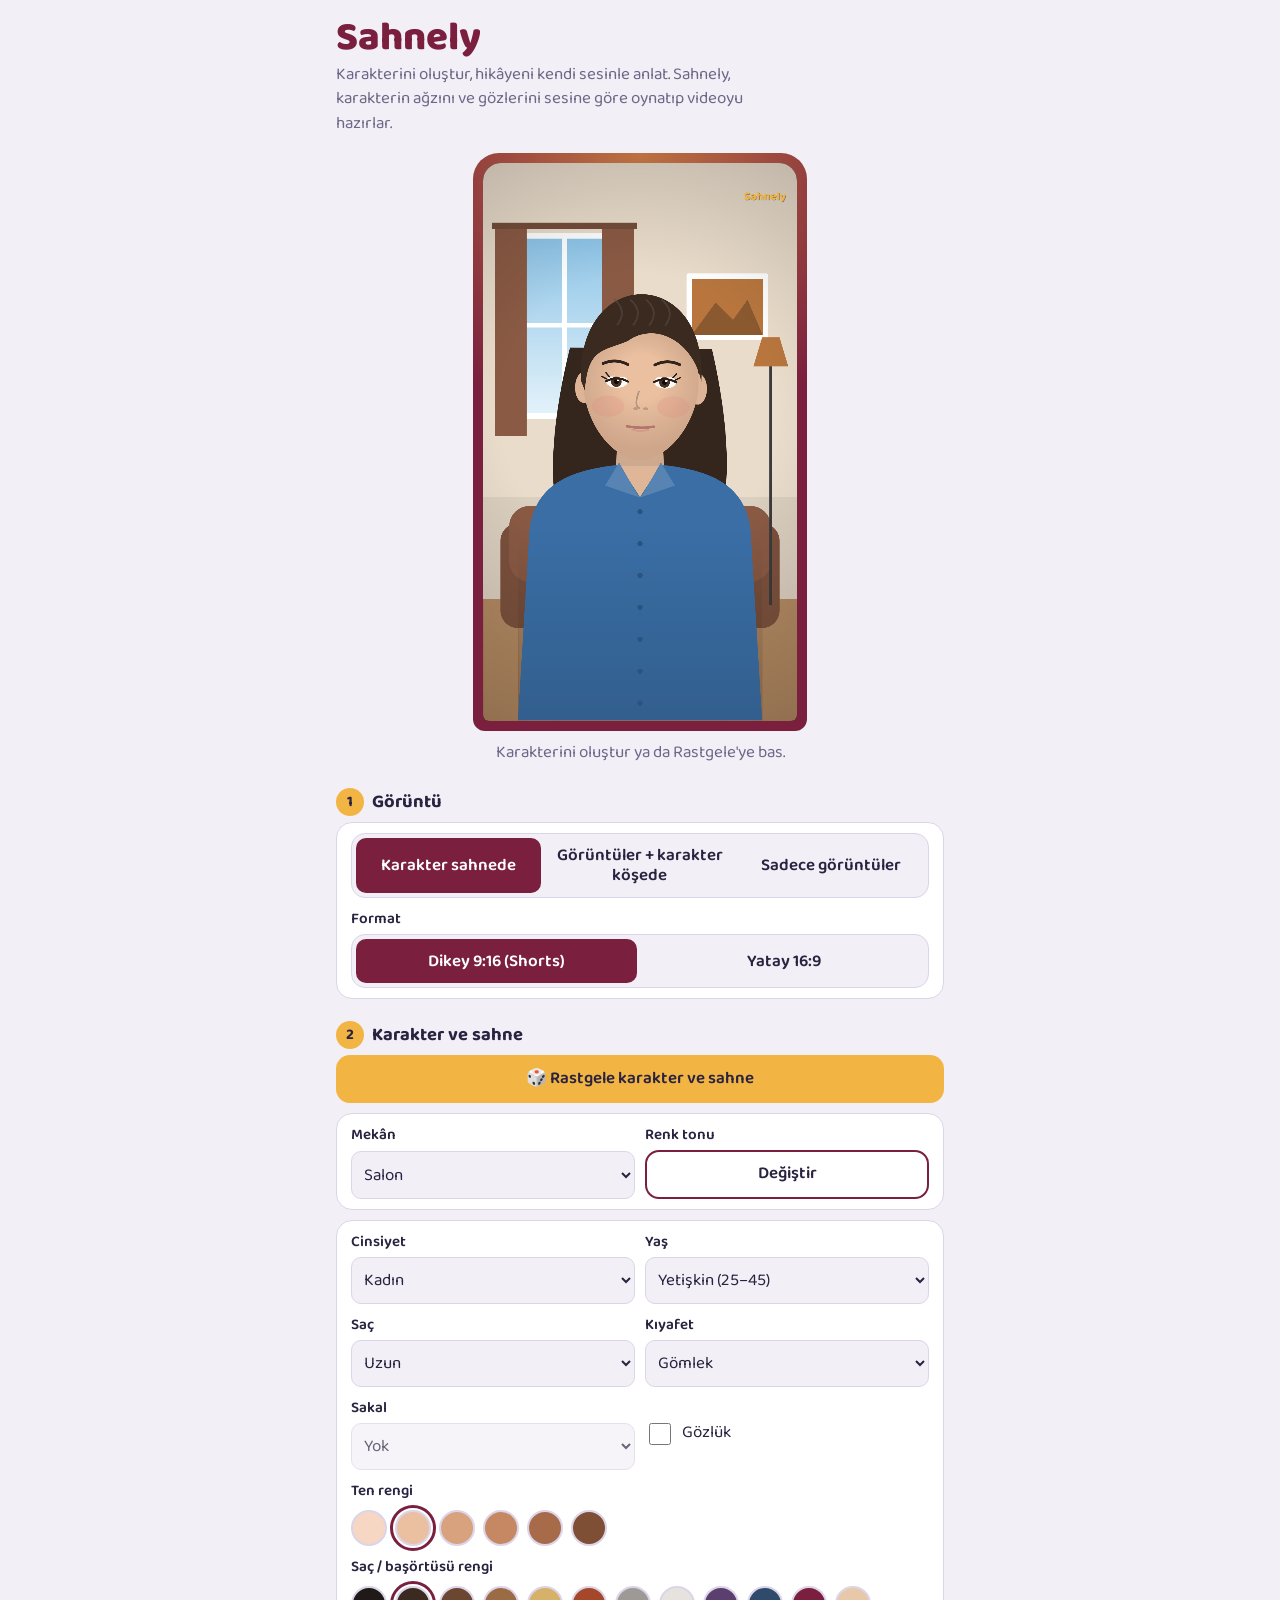
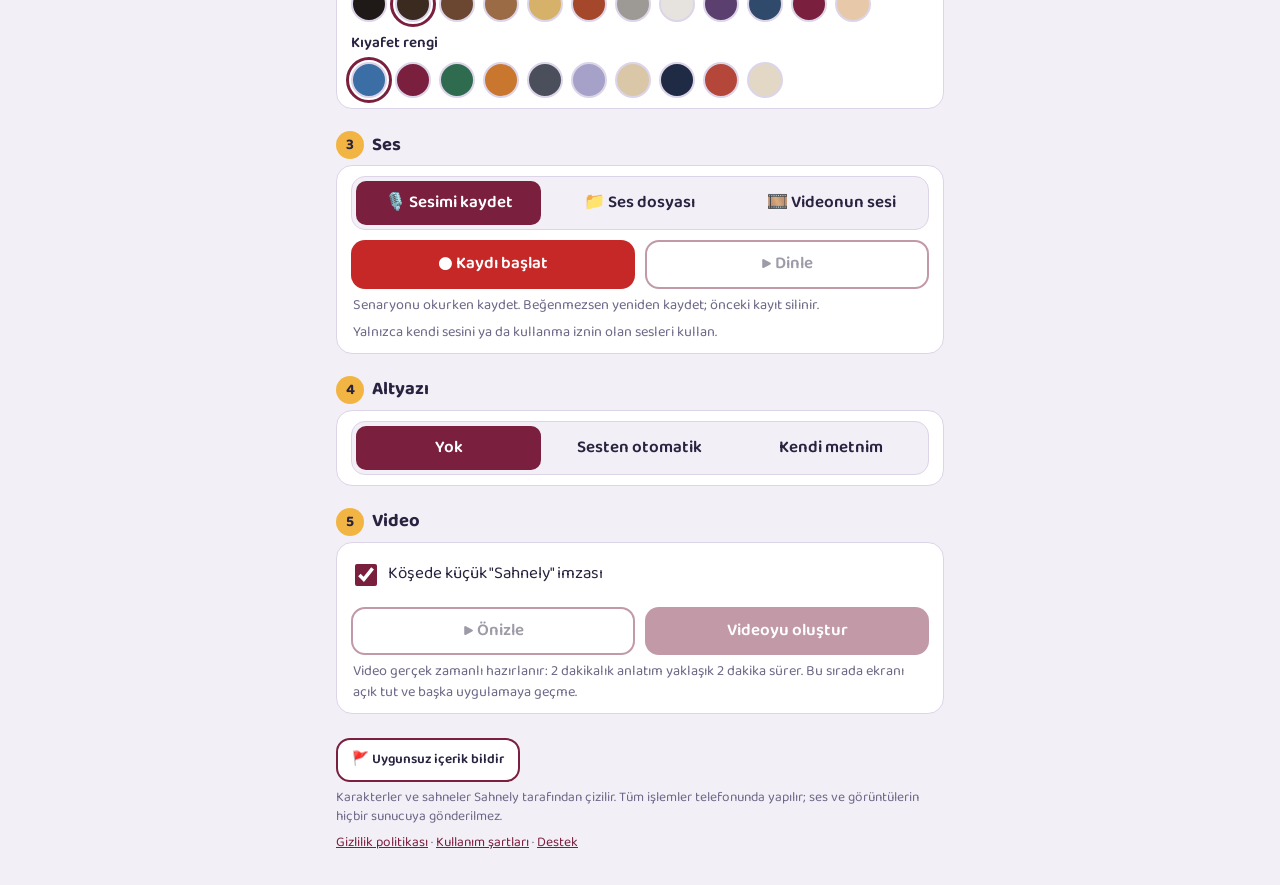
==== index.html @ 0dedec94 "Add files via upload" ====
<!doctype html>
<html lang="tr">
<head>
<meta charset="utf-8">
<meta name="viewport" content="width=device-width, initial-scale=1, viewport-fit=cover">
<title>Sahnely</title>
<meta name="description" content="Kendi sesinle anlatan 2D karakterler ve ekran görüntülü hikâye videoları.">
<link rel="manifest" href="manifest.webmanifest">
<meta name="theme-color" content="#7A1F3D">
<link rel="icon" href="icon-192.png">
<link rel="apple-touch-icon" href="icon-192.png">
<link rel="preconnect" href="https://fonts.googleapis.com">
<link rel="preconnect" href="https://fonts.gstatic.com" crossorigin>
<link href="https://fonts.googleapis.com/css2?family=Baloo+2:wght@400;600;800&display=swap" rel="stylesheet">
<style>
:root{--bg:#F3EFF7;--panel:#FFFFFF;--ink:#2A2340;--muted:#6E6787;--accent:#7A1F3D;--glow:#F2B544;--line:#DCD4E8;
  color-scheme:light dark;box-sizing:border-box;padding-top:env(safe-area-inset-top,0px);padding-bottom:env(safe-area-inset-bottom,0px)}
@media (prefers-color-scheme:dark){:root:not([data-theme="light"]){--bg:#1D1B2E;--panel:#282541;--ink:#EDE8F6;--muted:#A9A2C0;--accent:#C2456E;--line:#3A3658}}
:root[data-theme="dark"]{--bg:#1D1B2E;--panel:#282541;--ink:#EDE8F6;--muted:#A9A2C0;--accent:#C2456E;--line:#3A3658}
html{scroll-padding-top:env(safe-area-inset-top,0px)}
*,*::before,*::after{box-sizing:inherit}
html,body{margin:0}
body{background:var(--bg);color:var(--ink);font-family:"Baloo 2",system-ui,-apple-system,"Segoe UI",Roboto,sans-serif;font-size:17px;line-height:1.45}
header,main,footer{max-width:640px;margin:0 auto;padding:0 16px}
header{padding-top:18px}
h1{font-size:2.5rem;font-weight:800;margin:0;line-height:1;color:var(--accent)}
header p{margin:.3rem 0 1rem;color:var(--muted);max-width:44ch}
h2{font-size:1.15rem;margin:22px 0 6px;display:flex;align-items:center;gap:8px}
h2 .n{background:var(--glow);color:#2A2340;width:28px;height:28px;border-radius:50%;display:grid;place-items:center;font-size:.95rem;flex:none}
.stage{padding:10px;border-radius:26px 26px 12px 12px;width:fit-content;max-width:100%;margin:0 auto;
  background:radial-gradient(120% 70% at 50% 0%,rgba(242,181,68,.55),rgba(242,181,68,0) 70%),var(--accent)}
.stage canvas{display:block;max-height:min(62vh,640px);width:auto;max-width:100%;border-radius:18px 18px 6px 6px;background:#000}
#status{margin:10px 2px 0;color:var(--muted);min-height:1.5em;text-align:center}
#status.err{color:var(--accent);font-weight:600}
.card{background:var(--panel);border:1px solid var(--line);border-radius:16px;padding:10px 14px}
.grid{display:grid;grid-template-columns:1fr 1fr;gap:10px}
.field{display:grid;gap:4px}
.field>span{font-weight:600;font-size:.95rem}
.hint{color:var(--muted);font-size:.9rem;margin:6px 2px 0}
select,textarea{width:100%;font:inherit;border:1px solid var(--line);border-radius:10px;padding:8px;background:var(--bg);color:var(--ink);min-height:44px}
textarea{min-height:110px;resize:vertical}
.sw{display:flex;flex-wrap:wrap;gap:8px;margin-top:4px}
.sw button{width:36px;height:36px;border-radius:50%;border:2px solid var(--line);cursor:pointer;padding:0}
.sw button[aria-pressed="true"]{outline:3px solid var(--accent);outline-offset:2px}
.chk{display:flex;align-items:center;gap:8px;min-height:44px}
.chk input{width:22px;height:22px;accent-color:var(--accent)}
.seg{display:grid;grid-auto-flow:column;grid-auto-columns:1fr;gap:6px;background:var(--bg);border:1px solid var(--line);border-radius:14px;padding:4px}
.seg button{font:inherit;font-weight:600;border:0;border-radius:10px;padding:8px 6px;min-height:44px;background:transparent;color:var(--ink);cursor:pointer;line-height:1.15}
.seg button[aria-pressed="true"]{background:var(--accent);color:#fff}
.btn{font:inherit;font-weight:600;border:0;border-radius:14px;padding:10px 14px;min-height:48px;cursor:pointer;display:inline-flex;align-items:center;justify-content:center;gap:6px;position:relative;text-decoration:none}
.btn:focus-visible,select:focus-visible,textarea:focus-visible,.sw button:focus-visible,.seg button:focus-visible{outline:3px solid var(--glow);outline-offset:2px}
.btn.primary{background:var(--accent);color:#fff}
.btn.ghost{background:var(--panel);color:var(--ink);border:2px solid var(--accent)}
.btn.amber{background:var(--glow);color:#2A2340}
.btn.rec{background:#c62828;color:#fff}
.btn:disabled{opacity:.45;cursor:default}
.btn input{position:absolute;opacity:0;width:1px;height:1px}
.actions{display:grid;grid-template-columns:1fr 1fr;gap:10px;margin-top:10px}
.gizli{display:none!important}
#medyaListe{display:flex;flex-wrap:wrap;gap:8px;margin-top:8px}
.medya{position:relative;width:62px;height:62px;border-radius:10px;overflow:hidden;background:#000}
.medya img,.medya video{width:100%;height:100%;object-fit:cover}
.medya b{position:absolute;left:4px;top:1px;color:var(--glow);text-shadow:0 0 4px #000}
.medya button{position:absolute;right:2px;top:2px;border:0;border-radius:8px;background:rgba(0,0,0,.6);color:#fff;width:24px;height:24px;cursor:pointer}
#dl{display:none;margin-top:10px;width:100%}
footer{color:var(--muted);font-size:.85rem;padding:24px 16px 32px;display:flex;flex-direction:column;gap:6px}
footer a{color:var(--accent)}
dialog{max-width:520px;width:92vw;border:1px solid var(--line);border-radius:18px;background:var(--panel);color:var(--ink);padding:16px}
dialog::backdrop{background:rgba(0,0,0,.5)}
</style>
</head>
<body>
<header>
  <h1>Sahnely</h1>
  <p>Karakterini oluştur, hikâyeni kendi sesinle anlat. Sahnely, karakterin ağzını ve gözlerini sesine göre oynatıp videoyu hazırlar.</p>
</header>
<main>
  <div class="stage"><canvas id="cv" width="1080" height="1920" aria-label="Video önizlemesi"></canvas></div>
  <p id="status" role="status">Karakterini oluştur ya da Rastgele'ye bas.</p>

  <h2><span class="n">1</span>Görüntü</h2>
  <div class="card">
    <div class="seg" role="group" aria-label="Görüntü düzeni">
      <button data-duzen="tam" aria-pressed="true">Karakter sahnede</button>
      <button data-duzen="kose" aria-pressed="false">Görüntüler + karakter köşede</button>
      <button data-duzen="sadece" aria-pressed="false">Sadece görüntüler</button>
    </div>
    <div id="medyaBox" class="gizli">
      <label class="btn ghost" style="width:100%;margin-top:10px">🖼️ Ekran görüntüsü / kayıt ekle<input type="file" id="medyaIn" accept="image/*,video/*" multiple></label>
      <div id="medyaListe"></div>
      <p class="hint">Görüntüler hikâye boyunca sırayla gösterilir; sıra dosya adına göredir. Videoların kendi sesi kapatılır, anlatım duyulur.</p>
    </div>
    <div class="field" style="margin-top:10px"><span>Format</span>
      <div class="seg" role="group" aria-label="Video formatı">
        <button data-format="dikey" aria-pressed="true">Dikey 9:16 (Shorts)</button>
        <button data-format="yatay" aria-pressed="false">Yatay 16:9</button>
      </div>
    </div>
  </div>

  <div id="karakterBolum">
  <h2><span class="n">2</span>Karakter ve sahne</h2>
  <button class="btn amber" id="randBtn" style="width:100%">🎲 Rastgele karakter ve sahne</button>
  <div class="card grid" style="margin-top:10px">
    <label class="field"><span>Mekân</span><select id="scene">
      <option value="salon">Salon</option><option value="mutfak">Mutfak</option><option value="park">Park</option>
      <option value="sinif">Sınıf</option><option value="hastane">Hastane odası</option><option value="sokak">Akşam sokak</option></select></label>
    <div class="field"><span>Renk tonu</span><button class="btn ghost" id="paletteBtn" style="min-height:44px">Değiştir</button></div>
  </div>
  <div class="card" style="margin-top:10px">
    <div class="grid">
      <label class="field"><span>Cinsiyet</span><select id="gender"><option value="kadin">Kadın</option><option value="erkek">Erkek</option></select></label>
      <label class="field"><span>Yaş</span><select id="age">
        <option value="genc">Genç (14–24)</option><option value="yetiskin">Yetişkin (25–45)</option>
        <option value="orta">Orta yaş (45–65)</option><option value="yasli">Yaşlı (65–85+)</option></select></label>
      <label class="field"><span>Saç</span><select id="hair">
        <option value="uzun">Uzun</option><option value="orta">Omuz hizası</option><option value="topuz">Topuz</option>
        <option value="kivircik">Kıvırcık</option><option value="kisa">Kısa</option><option value="kel">Seyrek / kel</option>
        <option value="basortusu">Başörtüsü</option></select></label>
      <label class="field"><span>Kıyafet</span><select id="outfit">
        <option value="tisort">Tişört</option><option value="gomlek">Gömlek</option><option value="ceket">Ceket</option><option value="kazak">Kazak</option></select></label>
      <label class="field"><span>Sakal</span><select id="beard">
        <option value="yok">Yok</option><option value="biyik">Bıyık</option><option value="sakal">Sakal</option><option value="kirli">Kirli sakal</option></select></label>
      <label class="chk"><input type="checkbox" id="glasses"> Gözlük</label>
    </div>
    <div class="field" style="margin-top:10px"><span>Ten rengi</span><div class="sw" id="skinSw"></div></div>
    <div class="field" style="margin-top:10px"><span>Saç / başörtüsü rengi</span><div class="sw" id="hairSw"></div></div>
    <div class="field" style="margin-top:10px"><span>Kıyafet rengi</span><div class="sw" id="clothSw"></div></div>
  </div>
  </div>

  <h2><span class="n">3</span>Ses</h2>
  <div class="card">
    <div class="seg" role="group" aria-label="Ses kaynağı">
      <button data-ses="mikrofon" aria-pressed="true">🎙️ Sesimi kaydet</button>
      <button data-ses="dosya" aria-pressed="false">📁 Ses dosyası</button>
      <button data-ses="video" aria-pressed="false">🎞️ Videonun sesi</button>
    </div>
    <div id="sesMikrofon" style="margin-top:10px">
      <div class="actions" style="margin-top:0">
        <button class="btn rec" id="kayitBtn">● Kaydı başlat</button>
        <button class="btn ghost" id="dinleBtn" disabled>▶ Dinle</button>
      </div>
      <p class="hint" id="kayitBilgi">Senaryonu okurken kaydet. Beğenmezsen yeniden kaydet; önceki kayıt silinir.</p>
    </div>
    <div id="sesDosya" class="gizli" style="margin-top:10px">
      <label class="btn ghost" style="width:100%">📁 Ses dosyası seç<input type="file" id="audIn" accept="audio/*"></label>
    </div>
    <div id="sesVideo" class="gizli" style="margin-top:10px">
      <p class="hint" style="margin-top:0">Eklediğin videolardaki anlatım kullanılır; video ve ses birebir aynı anda oynar. 1. bölümde video ekle.</p>
      <button class="btn ghost" id="videoSesBtn" style="width:100%">Videolardaki sesi al</button>
    </div>
    <p class="hint">Yalnızca kendi sesini ya da kullanma iznin olan sesleri kullan.</p>
  </div>

  <h2><span class="n">4</span>Altyazı</h2>
  <div class="card">
    <div class="seg" role="group" aria-label="Altyazı">
      <button data-alt="yok" aria-pressed="true">Yok</button>
      <button data-alt="otomatik" aria-pressed="false">Sesten otomatik</button>
      <button data-alt="metin" aria-pressed="false">Kendi metnim</button>
    </div>
    <div id="altMetinBox" class="gizli" style="margin-top:10px">
      <textarea id="metin" placeholder="Anlattığın metni buraya yaz ya da yapıştır. Altyazı, konuştuğun anlara yerleştirilir."></textarea>
    </div>
    <div id="altOtoBox" class="gizli" style="margin-top:10px">
      <button class="btn ghost" id="yaziyaBtn" style="width:100%">📝 Sesi yazıya dök</button>
      <p class="hint">İlk seferde konuşma tanıma modeli indirilir (yaklaşık 80 MB), sonra telefonda kalır. Çıkan metni düzeltmek istersen "Kendi metnim"e geç.</p>
    </div>
  </div>

  <h2><span class="n">5</span>Video</h2>
  <div class="card">
    <label class="chk"><input type="checkbox" id="imza" checked> Köşede küçük "Sahnely" imzası</label>
    <div class="actions">
      <button class="btn ghost" id="playBtn" disabled>▶ Önizle</button>
      <button class="btn primary" id="recBtn" disabled>Videoyu oluştur</button>
    </div>
    <a class="btn amber" id="dl">⬇ Videoyu indir</a>
    <p class="hint">Video gerçek zamanlı hazırlanır: 2 dakikalık anlatım yaklaşık 2 dakika sürer. Bu sırada ekranı açık tut ve başka uygulamaya geçme.</p>
  </div>
</main>
<footer>
  <button class="btn ghost" id="bildirBtn" style="align-self:flex-start;min-height:40px">🚩 Uygunsuz içerik bildir</button>
  <span>Karakterler ve sahneler Sahnely tarafından çizilir. Tüm işlemler telefonunda yapılır; ses ve görüntülerin hiçbir sunucuya gönderilmez.</span>
  <span><a href="gizlilik.html">Gizlilik politikası</a> · <a href="kullanim-sartlari.html">Kullanım şartları</a> · <a href="mailto:sahnely.destek@gmail.com">Destek</a></span>
</footer>
<dialog id="bildirDlg">
  <h2 style="margin-top:0">İçerik bildir</h2>
  <p class="hint" style="margin-top:0">Sahnely ile üretilmiş uygunsuz bir içerik gördüysen bize bildir. Bildirimler incelenir.</p>
  <label class="field"><span>Sebep</span><select id="bildirSebep">
    <option>Nefret söylemi veya taciz</option><option>Cinsel içerik</option><option>Şiddet</option>
    <option>Başkasının sesi veya kimliği izinsiz kullanılmış</option><option>Yanıltıcı veya sahte içerik</option><option>Diğer</option></select></label>
  <label class="field" style="margin-top:10px"><span>Açıklama (video bağlantısı vb.)</span><textarea id="bildirNot" style="min-height:80px"></textarea></label>
  <div class="actions">
    <button class="btn ghost" id="bildirIptal">Vazgeç</button>
    <button class="btn primary" id="bildirGonder">Bildir</button>
  </div>
</dialog>
<script>
"use strict";
const $=id=>document.getElementById(id);
const cv=$('cv'), mctx=cv.getContext('2d');
/* Karakter her zaman 1080×1920'lik ayrı bir tuvalde çizilir, sonra seçilen düzene göre videoya yerleştirilir */
const W=1080, H=1920, cc=document.createElement('canvas'); cc.width=W; cc.height=H; const ctx=cc.getContext('2d');
const statusEl=$('status'); const setStatus=(t,e)=>{statusEl.textContent=t;statusEl.classList.toggle('err',!!e);};
const ss=(a,b,x)=>{const t=Math.min(1,Math.max(0,(x-a)/(b-a)));return t*t*(3-2*t);};
const fmt=s=>`${Math.floor(s/60)}:${String(Math.floor(s%60)).padStart(2,'0')}`;
/* ---------- Renk yardımcıları ---------- */
const h2r=h=>{h=h.replace('#','');return[0,2,4].map(i=>parseInt(h.slice(i,i+2),16));};
const r2h=a=>'#'+a.map(v=>Math.round(Math.max(0,Math.min(255,v))).toString(16).padStart(2,'0')).join('');
const mix=(a,b,t)=>{const A=h2r(a),B=h2r(b);return r2h(A.map((v,i)=>v+(B[i]-v)*t));};
const shade=(h,k)=>k<0?mix(h,'#000000',-k):mix(h,'#ffffff',k);
function rng(seed){return()=>{seed|=0;seed=seed+0x6D2B79F5|0;let t=Math.imul(seed^seed>>>15,1|seed);t=t+Math.imul(t^t>>>7,61|t)^t;return((t^t>>>14)>>>0)/4294967296;};}

const SKINS=['#F6D7C3','#EBC0A0','#D9A27E','#C68863','#A86B4A','#7E4E35'];
const HAIRS=['#1f1a17','#3b2a20','#6b4630','#9a6b45','#d6b16a','#a4472b','#9d9a96','#e6e3df','#5b3f6e','#2f4a6b','#7a1f3d','#e7c9a9'];
const CLOTHS=['#3a6ea5','#7a1f3d','#2f6b4f','#c9772f','#4b4f5c','#a6a1c9','#d9c7a7','#1f2a44','#b5473a','#e3d8c6'];

/* ---------- Durum ---------- */
const S={scene:'salon',palette:1,gender:'kadin',age:'yetiskin',hair:'uzun',outfit:'gomlek',beard:'yok',glasses:false,
  skin:1,hairColor:1,cloth:0};
function swatches(id,list,key){
  const el=$(id); el.innerHTML='';
  list.forEach((c,i)=>{ const b=document.createElement('button'); b.style.background=c; b.setAttribute('aria-label',`Renk ${i+1}`);
    b.setAttribute('aria-pressed',S[key]===i); b.onclick=()=>{S[key]=i;syncUI();}; el.appendChild(b); });
}
function syncUI(){
  ['scene','gender','age','hair','outfit','beard'].forEach(k=>$(k).value=S[k]); $('glasses').checked=S.glasses;
  $('beard').disabled=S.gender!=='erkek';
  swatches('skinSw',SKINS,'skin'); swatches('hairSw',HAIRS,'hairColor'); swatches('clothSw',CLOTHS,'cloth');
  buildBg();
}
['scene','gender','age','hair','outfit','beard'].forEach(k=>$(k).onchange=()=>{S[k]=$(k).value; if(k==='gender'&&S.gender==='kadin') S.beard='yok'; syncUI();});
$('glasses').onchange=()=>{S.glasses=$('glasses').checked;};
$('paletteBtn').onclick=()=>{S.palette=(S.palette%3)+1; buildBg();};
$('randBtn').onclick=()=>{
  const R=Math.random, pick=a=>a[Math.floor(R()*a.length)];
  S.gender=R()<0.5?'kadin':'erkek'; S.age=pick(['genc','yetiskin','orta','yasli']);
  S.hair=S.gender==='kadin'?pick(['uzun','orta','topuz','kivircik','basortusu']):(S.age==='yasli'&&R()<0.45?'kel':pick(['kisa','kisa','kivircik']));
  S.beard=S.gender==='erkek'?pick(['yok','yok','biyik','sakal','kirli']):'yok';
  S.glasses=R()<(S.age==='yasli'?0.55:0.25); S.outfit=pick(['tisort','gomlek','ceket','kazak']);
  S.skin=Math.floor(R()*SKINS.length); S.hairColor=Math.floor(R()*(S.hair==='basortusu'?HAIRS.length:6)); S.cloth=Math.floor(R()*CLOTHS.length);
  S.scene=pick(['salon','mutfak','park','sinif','hastane','sokak']); S.palette=1+Math.floor(R()*3);
  syncUI();
};

/* ---------- Sahne çizimleri (arka plan bir kez çizilir) ---------- */
const bg=document.createElement('canvas'); bg.width=W; bg.height=H; const b=bg.getContext('2d');
function rr(g,x,y,w,h,r){g.beginPath();g.moveTo(x+r,y);g.arcTo(x+w,y,x+w,y+h,r);g.arcTo(x+w,y+h,x,y+h,r);g.arcTo(x,y+h,x,y,r);g.arcTo(x,y,x+w,y,r);g.closePath();}
function tree(x,y,s,c){ b.fillStyle='#6b4a32'; b.fillRect(x-14*s,y-40*s,28*s,140*s);
  b.fillStyle=c; [[0,-120,95],[-70,-70,75],[70,-70,75],[0,-40,80]].forEach(([dx,dy,r])=>{b.beginPath();b.arc(x+dx*s,y+dy*s,r*s,0,7);b.fill();}); }
function buildBg(){
  const P=S.palette, R=rng(P*97+S.scene.length);
  const pal={salon:[['#E9DCCB','#8A5A44','#B8763E'],['#DCE6E1','#4F6D7A','#D9A441'],['#EADDE8','#6E4F7A','#C76B5A']],
    mutfak:[['#F2EBDD','#5F8A6E','#D7B98E'],['#EAF0F4','#486A8A','#C9A27A'],['#F5E6D3','#A2553F','#E0C097']],
    park:[['#9ED3F0','#6BAF5B','#3E8E4A'],['#F6C59B','#8FB45B','#4F7D3A'],['#BFD8EE','#7FA36B','#55784A']],
    sinif:[['#E8E4D8','#2F5D4A','#A8754B'],['#DDE5EC','#2B4F5E','#9A7650'],['#EFE3D1','#33584C','#B5824D']],
    hastane:[['#DDEBE6','#9CC5BC','#7FA9C9'],['#E8EEF3','#A9C3D9','#86B5A8'],['#EEE9E1','#B9CFC7','#8FA9C2']],
    sokak:[['#F2A65A','#3B3A5C','#F6D365'],['#7FA7D9','#3C4A63','#F4E3A1'],['#E57C5B','#2E2B47','#FFD27A']]}[S.scene][P-1];
  const [c1,c2,c3]=pal;
  b.clearRect(0,0,W,H);
  if(S.scene==='salon'){
    b.fillStyle=c1; b.fillRect(0,0,W,H); b.fillStyle=shade(c1,-0.06); b.fillRect(0,1150,W,350);
    b.fillStyle='#b48a62'; b.fillRect(0,1500,W,420); b.fillStyle='rgba(0,0,0,.06)'; for(let x=0;x<W;x+=120) b.fillRect(x,1500,4,420);
    const sky=b.createLinearGradient(0,260,0,860); sky.addColorStop(0,'#8EC5E8'); sky.addColorStop(1,'#E3F2FA');
    b.fillStyle='#fff'; rr(b,70,240,420,640,10); b.fill(); b.fillStyle=sky; b.fillRect(90,260,380,600);
    b.fillStyle='#fff'; b.fillRect(272,260,16,600); b.fillRect(90,550,380,16);
    b.fillStyle=c2; b.fillRect(40,220,110,720); b.fillRect(410,220,110,720); b.fillStyle=shade(c2,-0.15); b.fillRect(30,205,500,22);
    b.fillStyle='#fff'; rr(b,700,380,280,230,6); b.fill(); b.fillStyle=c3; b.fillRect(718,398,244,194);
    b.fillStyle=shade(c3,-0.25); b.beginPath(); b.moveTo(718,592); b.lineTo(800,480); b.lineTo(860,540); b.lineTo(910,470); b.lineTo(962,592); b.fill();
    b.fillStyle=shade(c2,-0.1); rr(b,60,1240,960,360,60); b.fill(); b.fillStyle=c2; rr(b,90,1180,900,260,70); b.fill();
    b.fillStyle='#3b3b3b'; b.fillRect(985,700,10,820); b.fillStyle=c3; b.beginPath(); b.moveTo(930,700); b.lineTo(1050,700); b.lineTo(1020,600); b.lineTo(960,600); b.fill();
  } else if(S.scene==='mutfak'){
    b.fillStyle=c1; b.fillRect(0,0,W,H);
    b.fillStyle=c2; for(let i=0;i<4;i++){ rr(b,40+i*255,220,235,470,14); b.fill(); }
    b.fillStyle='#d9d4c7'; for(let i=0;i<4;i++) b.fillRect(140+i*255,620,40,12);
    b.fillStyle=shade(c1,-0.05); b.fillRect(0,1000,W,260); b.strokeStyle='rgba(0,0,0,.08)'; b.lineWidth=3;
    for(let y=1000;y<=1260;y+=65){b.beginPath();b.moveTo(0,y);b.lineTo(W,y);b.stroke();} for(let x=0;x<=W;x+=65){b.beginPath();b.moveTo(x,1000);b.lineTo(x,1260);b.stroke();}
    b.fillStyle=c3; b.fillRect(0,1250,W,70); b.fillStyle=shade(c2,-0.1); b.fillRect(0,1320,W,600);
    b.fillStyle='#d9d4c7'; for(let i=0;i<4;i++) b.fillRect(110+i*255,1400,60,12);
    b.strokeStyle='#333'; b.lineWidth=6; b.beginPath(); b.moveTo(540,0); b.lineTo(540,140); b.stroke();
    b.fillStyle='#333'; b.beginPath(); b.moveTo(470,190); b.lineTo(610,190); b.lineTo(580,140); b.lineTo(500,140); b.fill();
    b.fillStyle='rgba(255,230,160,.35)'; b.beginPath(); b.ellipse(540,200,80,18,0,0,7); b.fill();
  } else if(S.scene==='park'){
    const sky=b.createLinearGradient(0,0,0,1300); sky.addColorStop(0,c1); sky.addColorStop(1,'#F4FAFD'); b.fillStyle=sky; b.fillRect(0,0,W,H);
    b.fillStyle='rgba(255,236,170,.9)'; b.beginPath(); b.arc(860,260,90,0,7); b.fill();
    b.fillStyle='rgba(255,255,255,.85)'; [[220,300],[620,180]].forEach(([x,y])=>{[[0,0,50],[45,-15,60],[95,0,48]].forEach(([dx,dy,r])=>{b.beginPath();b.arc(x+dx,y+dy,r,0,7);b.fill();});});
    b.fillStyle=shade(c2,0.2); b.beginPath(); b.ellipse(250,1250,520,200,0,0,7); b.fill(); b.beginPath(); b.ellipse(900,1280,480,220,0,0,7); b.fill();
    b.fillStyle=c2; b.fillRect(0,1300,W,620);
    tree(130,1150,1.5,c3); tree(950,1120,1.7,shade(c3,0.1)); tree(780,1250,1,shade(c3,-0.1));
    b.fillStyle='#e6d7b8'; b.beginPath(); b.moveTo(380,1920); b.lineTo(470,1300); b.lineTo(610,1300); b.lineTo(700,1920); b.fill();
    b.fillStyle='#7a5236'; rr(b,140,1380,800,40,10); b.fill(); rr(b,140,1440,800,40,10); b.fill(); b.fillRect(180,1480,24,160); b.fillRect(876,1480,24,160);
  } else if(S.scene==='sinif'){
    b.fillStyle=c1; b.fillRect(0,0,W,H); b.fillStyle=shade(c1,-0.08); b.fillRect(0,1300,W,620);
    b.fillStyle=c3; rr(b,100,280,880,580,14); b.fill(); b.fillStyle=c2; b.fillRect(124,304,832,532);
    b.strokeStyle='rgba(255,255,255,.55)'; b.lineWidth=5; b.lineCap='round';
    for(let i=0;i<5;i++){ const y=380+i*90, x0=170, len=200+R()*420; b.beginPath(); b.moveTo(x0,y); for(let x=x0;x<x0+len;x+=26) b.lineTo(x,y+Math.sin(x*0.15)*7); b.stroke(); }
    b.fillStyle='#fff'; b.beginPath(); b.arc(920,180,62,0,7); b.fill(); b.strokeStyle='#333'; b.lineWidth=6; b.stroke();
    b.beginPath(); b.moveTo(920,180); b.lineTo(920,140); b.moveTo(920,180); b.lineTo(950,190); b.stroke();
    b.fillStyle=c3; for(let i=0;i<3;i++){ b.fillRect(40+i*370,1500,300,40); b.fillRect(60+i*370,1540,20,200); b.fillRect(300+i*370,1540,20,200); }
  } else if(S.scene==='hastane'){
    b.fillStyle=c1; b.fillRect(0,0,W,H); b.fillStyle=shade(c1,-0.07); b.fillRect(0,1450,W,470);
    b.fillStyle='#fff'; rr(b,640,260,380,560,8); b.fill(); b.fillStyle=c3; b.fillRect(660,280,340,520);
    b.fillStyle='rgba(255,255,255,.85)'; for(let y=290;y<800;y+=34) b.fillRect(660,y,340,20);
    b.fillStyle='#8a8f96'; b.fillRect(0,150,560,10); b.fillStyle=c2; for(let i=0;i<5;i++){ b.beginPath(); b.moveTo(20+i*100,160); b.quadraticCurveTo(70+i*100,700,20+i*100,1200); b.lineTo(120+i*100,1200); b.quadraticCurveTo(70+i*100,700,120+i*100,160); b.fill(); }
    b.fillStyle='#e9eef2'; rr(b,140,1150,800,420,40); b.fill(); b.fillStyle='#c9d3db'; rr(b,140,1150,800,60,30); b.fill();
    b.fillStyle='#4b5560'; rr(b,830,560,170,120,10); b.fill(); b.strokeStyle='#7CFC9A'; b.lineWidth=4; b.beginPath();
    b.moveTo(845,625); b.lineTo(880,625); b.lineTo(895,590); b.lineTo(910,655); b.lineTo(925,625); b.lineTo(985,625); b.stroke();
  } else if(S.scene==='sokak'){
    const sky=b.createLinearGradient(0,0,0,1200); sky.addColorStop(0,c2); sky.addColorStop(1,c1); b.fillStyle=sky; b.fillRect(0,0,W,H);
    let x=-20; while(x<W){ const w=150+R()*140, h=500+R()*600; b.fillStyle=shade(c2,0.05+R()*0.15); b.fillRect(x,1400-h,w,h);
      b.fillStyle=c3; for(let wy=1400-h+40;wy<1340;wy+=90) for(let wx=x+22;wx<x+w-40;wx+=56) if(R()<0.55) b.fillRect(wx,wy,30,46); x+=w+10; }
    b.fillStyle='#4a4a55'; b.fillRect(0,1400,W,520); b.fillStyle='#8c8c96'; b.fillRect(0,1400,W,70);
    b.fillStyle='#2e2e36'; b.fillRect(900,700,16,720); b.fillStyle=c3; b.beginPath(); b.arc(908,690,34,0,7); b.fill();
    const glow=b.createRadialGradient(908,690,10,908,690,220); glow.addColorStop(0,'rgba(255,220,140,.45)'); glow.addColorStop(1,'rgba(255,220,140,0)'); b.fillStyle=glow; b.fillRect(680,470,460,460);
  }
  const v=b.createRadialGradient(W/2,H*0.45,H*0.25,W/2,H*0.5,H*0.75); v.addColorStop(0,'rgba(0,0,0,0)'); v.addColorStop(1,'rgba(0,0,0,.28)');
  b.fillStyle=v; b.fillRect(0,0,W,H);
}

/* ---------- Karakter ---------- */
const HX=540, HY=800, HS=1.22;   // HS: kafa ölçeği (Shorts'ta yüz büyük görünsün)
function agedHair(){
  const base=HAIRS[S.hairColor]; if(S.hair==='basortusu') return base;
  return S.age==='orta'?mix(base,'#a8a6a2',0.3):S.age==='yasli'?mix(base,'#dcdad6',0.75):base;
}
function facePath(g,rx,ry){
  g.beginPath(); g.moveTo(HX,HY-ry);
  g.bezierCurveTo(HX+rx*0.6,HY-ry,HX+rx,HY-ry*0.55,HX+rx,HY-ry*0.02);
  g.bezierCurveTo(HX+rx,HY+ry*0.48,HX+rx*0.5,HY+ry,HX,HY+ry);
  g.bezierCurveTo(HX-rx*0.5,HY+ry,HX-rx,HY+ry*0.48,HX-rx,HY-ry*0.02);
  g.bezierCurveTo(HX-rx,HY-ry*0.55,HX-rx*0.6,HY-ry,HX,HY-ry); g.closePath();
}
function drawBody(breath){
  const cloth=CLOTHS[S.cloth], skin=SKINS[S.skin];
  ctx.save(); ctx.translate(HX,1100); ctx.scale(1,1+breath); ctx.translate(-HX,-1100);
  ctx.fillStyle=shade(skin,-0.12); ctx.beginPath(); ctx.moveTo(HX-76,930); ctx.lineTo(HX+76,930); ctx.lineTo(HX+86,1090); ctx.lineTo(HX-86,1090); ctx.fill();
  ctx.fillStyle=cloth; ctx.beginPath(); ctx.moveTo(HX-90,1040);
  ctx.bezierCurveTo(HX-250,1060,HX-360,1110,HX-380,1260); ctx.lineTo(HX-420,1920); ctx.lineTo(HX+420,1920); ctx.lineTo(HX+380,1260);
  ctx.bezierCurveTo(HX+360,1110,HX+250,1060,HX+90,1040); ctx.closePath(); ctx.fill();
  const shd=ctx.createLinearGradient(0,1250,0,1920); shd.addColorStop(0,'rgba(0,0,0,0)'); shd.addColorStop(1,'rgba(0,0,0,.14)'); ctx.fillStyle=shd; ctx.fillRect(HX-420,1250,840,670);
  if(S.outfit==='tisort'){ ctx.fillStyle=shade(skin,-0.05); ctx.beginPath(); ctx.ellipse(HX,1050,95,48,0,0,Math.PI); ctx.fill();
    ctx.strokeStyle=shade(cloth,-0.2); ctx.lineWidth=10; ctx.beginPath(); ctx.ellipse(HX,1050,100,52,0,0,Math.PI); ctx.stroke(); }
  if(S.outfit==='gomlek'||S.outfit==='ceket'){
    if(S.outfit==='ceket'){ ctx.fillStyle='#f1eee8'; ctx.beginPath(); ctx.moveTo(HX-110,1045); ctx.lineTo(HX+110,1045); ctx.lineTo(HX+40,1920); ctx.lineTo(HX-40,1920); ctx.fill();
      ctx.fillStyle=shade(cloth,-0.18); [[-1],[1]].forEach(([s])=>{ ctx.beginPath(); ctx.moveTo(HX+s*100,1045); ctx.lineTo(HX+s*170,1110); ctx.lineTo(HX+s*60,1500); ctx.lineTo(HX+s*30,1500); ctx.fill(); }); }
    const col=S.outfit==='ceket'?'#ffffff':shade(cloth,0.15);
    ctx.fillStyle=shade(skin,-0.05); ctx.beginPath(); ctx.moveTo(HX-70,1040); ctx.lineTo(HX+70,1040); ctx.lineTo(HX,1150); ctx.fill();
    ctx.fillStyle=col; [-1,1].forEach(s=>{ ctx.beginPath(); ctx.moveTo(HX+s*72,1030); ctx.lineTo(HX+s*4,1150); ctx.lineTo(HX+s*120,1110); ctx.closePath(); ctx.fill(); });
    if(S.outfit==='gomlek'){ ctx.fillStyle=shade(cloth,-0.25); for(let y=1200;y<1900;y+=110){ ctx.beginPath(); ctx.arc(HX,y,9,0,7); ctx.fill(); } }
  }
  if(S.outfit==='kazak'){ ctx.fillStyle=shade(cloth,-0.12); rr(ctx,HX-105,1010,210,70,30); ctx.fill();
    ctx.strokeStyle=shade(cloth,-0.25); ctx.lineWidth=4; for(let x=HX-90;x<=HX+90;x+=18){ ctx.beginPath(); ctx.moveTo(x,1018); ctx.lineTo(x,1072); ctx.stroke(); } }
  ctx.restore();
}
function hairBack(hc){
  ctx.fillStyle=shade(hc,-0.1);
  if(S.hair==='uzun'){ ctx.beginPath(); ctx.moveTo(HX-200,700); ctx.bezierCurveTo(HX-260,950,HX-260,1150,HX-200,1250); ctx.lineTo(HX+200,1250);
    ctx.bezierCurveTo(HX+260,1150,HX+260,950,HX+200,700); ctx.closePath(); ctx.fill(); }
  if(S.hair==='orta'){ ctx.beginPath(); ctx.moveTo(HX-205,700); ctx.bezierCurveTo(HX-240,850,HX-230,960,HX-190,1010); ctx.lineTo(HX+190,1010);
    ctx.bezierCurveTo(HX+230,960,HX+240,850,HX+205,700); ctx.closePath(); ctx.fill(); }
  if(S.hair==='kivircik'&&S.gender==='kadin'){ for(let i=0;i<14;i++){ const a=Math.PI*(0.05+i*0.064); ctx.beginPath(); ctx.arc(HX+Math.cos(a)*215,HY-30+Math.sin(a)*190*0.0+i%2*30+ (a>Math.PI/2?0:0),70,0,7); ctx.fill(); }
    ctx.beginPath(); ctx.ellipse(HX,HY+40,250,240,0,0,7); ctx.fill(); }
}
function hairFront(hc,rx,ry){
  ctx.fillStyle=hc;
  if(S.hair==='kel'){ [-1,1].forEach(s=>{ ctx.beginPath(); ctx.ellipse(HX+s*(rx-10),HY-30,30,80,s*0.15,0,7); ctx.fill(); }); return; }
  if(S.hair==='kivircik'){ for(let i=0;i<11;i++){ const a=Math.PI*(1.02+i*0.096); ctx.beginPath(); ctx.arc(HX+Math.cos(a)*(rx-5),HY-40+Math.sin(a)*(ry-10),58,0,7); ctx.fill(); } return; }
  // kafa üstü
  ctx.beginPath(); ctx.moveTo(HX-rx-8,HY-10);
  ctx.bezierCurveTo(HX-rx-22,HY-ry-125,HX+rx+22,HY-ry-125,HX+rx+8,HY-10);
  if(S.hair==='kisa'){ ctx.bezierCurveTo(HX+rx-10,HY-90,HX+rx-40,HY-ry+50,HX+20,HY-ry+55); ctx.bezierCurveTo(HX-60,HY-ry+40,HX-rx+20,HY-ry+80,HX-rx+10,HY-60); }
  else { ctx.bezierCurveTo(HX+rx-15,HY-120,HX+40,HY-ry+30,HX-40,HY-ry+90); ctx.bezierCurveTo(HX-110,HY-ry+120,HX-rx+10,HY-100,HX-rx+4,HY+20); }
  ctx.closePath(); ctx.fill();
  if(S.hair==='topuz'){ ctx.beginPath(); ctx.arc(HX,HY-ry-60,75,0,7); ctx.fill(); }
  ctx.strokeStyle=shade(hc,0.18); ctx.lineWidth=5; ctx.globalAlpha=.5;
  for(let i=0;i<4;i++){ ctx.beginPath(); ctx.moveTo(HX-80+i*45,HY-ry-28); ctx.quadraticCurveTo(HX-40+i*45,HY-ry+5,HX-70+i*45,HY-ry+45); ctx.stroke(); }
  ctx.globalAlpha=1;
}
function scarf(c,rx,ry){
  ctx.fillStyle=shade(c,-0.12); ctx.beginPath(); ctx.moveTo(HX-rx-40,HY+60); ctx.bezierCurveTo(HX-rx-60,HY+260,HX-330,1120,HX-360,1260);
  ctx.lineTo(HX+360,1260); ctx.bezierCurveTo(HX+330,1120,HX+rx+60,HY+260,HX+rx+40,HY+60); ctx.closePath(); ctx.fill();
  ctx.fillStyle=c; ctx.beginPath(); ctx.ellipse(HX,HY-25,rx+48,ry+55,0,0,7); ctx.fill();
  ctx.strokeStyle=shade(c,-0.2); ctx.lineWidth=6; ctx.beginPath(); ctx.ellipse(HX,HY-25,rx+20,ry+28,0,Math.PI*1.1,Math.PI*1.9); ctx.stroke();
}
function eye(x,y,blink,gz,fem,young){
  const rx=31, ry=young?21:18, skin=SKINS[S.skin];
  ctx.save(); ctx.beginPath(); ctx.ellipse(x,y,rx,ry,0,0,7); ctx.fillStyle='#fbfaf7'; ctx.fill(); ctx.clip();
  const ix=x+gz[0]*9, iy=y+gz[1]*5;
  ctx.fillStyle='#4a3326'; ctx.beginPath(); ctx.arc(ix,iy,15,0,7); ctx.fill();
  ctx.fillStyle='#120b08'; ctx.beginPath(); ctx.arc(ix,iy,7,0,7); ctx.fill();
  ctx.fillStyle='#fff'; ctx.beginPath(); ctx.arc(ix+5,iy-5,4,0,7); ctx.fill();
  const lid=(S.age==='yasli'?0.28:0.16)+0.84*blink;
  ctx.fillStyle=skin; ctx.fillRect(x-rx-2,y-ry-2,rx*2+4,(ry*2+4)*lid);
  ctx.fillStyle=shade(skin,-0.08); ctx.fillRect(x-rx-2,y+ry-(ry*2+4)*blink*0.25,rx*2+4,ry*2);
  ctx.restore();
  ctx.strokeStyle='#2a1d17'; ctx.lineWidth=fem?6:4; ctx.lineCap='round';
  const ly=y-ry+(ry*2)*lid;
  ctx.beginPath(); ctx.moveTo(x-rx,y); ctx.quadraticCurveTo(x,Math.min(ly,y+ry)-(blink>0.9?0:ry*0.25),x+rx,y); ctx.stroke();
  if(fem&&blink<0.6){ const s=x<HX?-1:1; ctx.lineWidth=4;
    ctx.beginPath(); ctx.moveTo(x+s*rx*0.92,y-ry*0.35); ctx.lineTo(x+s*(rx+12),y-ry*0.75); ctx.stroke();
    ctx.beginPath(); ctx.moveTo(x+s*rx*0.7,y-ry*0.72); ctx.lineTo(x+s*(rx*0.82+6),y-ry-6); ctx.stroke(); }
}
function mouth(open,wide){
  const skin=SKINS[S.skin], lip=S.gender==='kadin'?mix(skin,'#b34a5a',0.45):mix(skin,'#8a4a44',0.3);
  const round=Math.max(0,-wide), hw=38*(1+0.22*Math.max(0,wide))-9*round*Math.min(1,open*3), mx=HX, my=HY+118;
  if(open<0.04){ ctx.strokeStyle=shade(lip,-0.15); ctx.lineWidth=7; ctx.lineCap='round';
    ctx.beginPath(); ctx.moveTo(mx-hw,my); ctx.quadraticCurveTo(mx,my+7,mx+hw,my); ctx.stroke();
    ctx.strokeStyle=lip; ctx.lineWidth=5; ctx.beginPath(); ctx.moveTo(mx-hw*0.6,my+9); ctx.quadraticCurveTo(mx,my+16,mx+hw*0.6,my+9); ctx.globalAlpha=.6; ctx.stroke(); ctx.globalAlpha=1; return; }
  const h=6+open*46;
  ctx.fillStyle=lip; ctx.beginPath(); ctx.moveTo(mx-hw-4,my); ctx.bezierCurveTo(mx-hw*0.5,my-h*0.55-8,mx+hw*0.5,my-h*0.55-8,mx+hw+4,my);
  ctx.bezierCurveTo(mx+hw*0.6,my+h+10,mx-hw*0.6,my+h+10,mx-hw-4,my); ctx.fill();
  ctx.save(); ctx.beginPath(); ctx.moveTo(mx-hw+2,my); ctx.bezierCurveTo(mx-hw*0.45,my-h*0.4,mx+hw*0.45,my-h*0.4,mx+hw-2,my);
  ctx.bezierCurveTo(mx+hw*0.5,my+h,mx-hw*0.5,my+h,mx-hw+2,my); ctx.closePath(); ctx.fillStyle='#3d1418'; ctx.fill(); ctx.clip();
  if(open>0.15){ ctx.fillStyle='#f4efe6'; ctx.fillRect(mx-hw,my-h*0.45,hw*2,Math.min(16,h*0.32)); }
  if(open>0.35){ ctx.fillStyle='#b4505a'; ctx.beginPath(); ctx.ellipse(mx,my+h*0.75,hw*0.6,h*0.35,0,0,7); ctx.fill(); }
  ctx.restore();
}
function drawHead(A,t){
  const fem=S.gender==='kadin', young=S.age==='genc', skin=SKINS[S.skin], hc=agedHair();
  const rx=fem?162:176, ry=fem?212:220;
  if(S.hair==='basortusu') scarf(hc,rx,ry);
  [-1,1].forEach(s=>{ if(S.hair==='basortusu') return; ctx.fillStyle=shade(skin,-0.06); ctx.beginPath(); ctx.ellipse(HX+s*(rx-2),HY+10,26,44,0,0,7); ctx.fill(); });
  facePath(ctx,rx,ry); ctx.fillStyle=skin; ctx.fill();
  const sh=ctx.createRadialGradient(HX,HY-20,rx*0.4,HX,HY,rx*1.15); sh.addColorStop(0,'rgba(0,0,0,0)'); sh.addColorStop(1,'rgba(60,30,20,.16)');
  facePath(ctx,rx,ry); ctx.fillStyle=sh; ctx.fill();
  if(S.gender==='erkek'&&S.beard==='kirli'){ ctx.save(); facePath(ctx,rx,ry); ctx.clip(); ctx.fillStyle=mix(skin,agedHair(),0.35); ctx.globalAlpha=.45;
    ctx.beginPath(); ctx.ellipse(HX,HY+150,rx*0.95,120,0,0,7); ctx.fill(); ctx.restore(); }
  ctx.fillStyle='rgba(225,110,110,.14)'; [-1,1].forEach(s=>{ ctx.beginPath(); ctx.ellipse(HX+s*92,HY+62,46,30,0,0,7); ctx.fill(); });
  // kırışıklıklar
  if(S.age==='orta'||S.age==='yasli'){ const a=S.age==='yasli'?0.55:0.25; ctx.strokeStyle=`rgba(90,50,35,${a})`; ctx.lineWidth=4; ctx.lineCap='round';
    [-1,1].forEach(s=>{ ctx.beginPath(); ctx.moveTo(HX+s*42,HY+70); ctx.quadraticCurveTo(HX+s*72,HY+110,HX+s*60,HY+140); ctx.stroke(); });
    if(S.age==='yasli'){ for(let i=0;i<3;i++){ ctx.beginPath(); ctx.moveTo(HX-70,HY-120-i*24); ctx.quadraticCurveTo(HX,HY-130-i*24,HX+70,HY-120-i*24); ctx.stroke(); }
      [-1,1].forEach(s=>{ for(let i=0;i<2;i++){ ctx.beginPath(); ctx.moveTo(HX+s*108,HY-14+i*16); ctx.lineTo(HX+s*128,HY-22+i*20); ctx.stroke(); } }); } }
  if(S.hair!=='basortusu') hairFront(hc,rx,ry);
  // kaşlar
  const by=HY-62-A.brow*16; ctx.strokeStyle=shade(agedHair(),-0.15); ctx.lineWidth=fem?8:12; ctx.lineCap='round';
  [-1,1].forEach(s=>{ ctx.beginPath(); ctx.moveTo(HX+s*38,by+6); ctx.quadraticCurveTo(HX+s*72,by-12-A.brow*4,HX+s*108,by+4); ctx.stroke(); });
  eye(HX-68,HY-8,A.blink,A.gaze,fem,young); eye(HX+68,HY-8,A.blink,A.gaze,fem,young);
  // burun
  ctx.strokeStyle=shade(skin,-0.22); ctx.lineWidth=5; ctx.beginPath(); ctx.moveTo(HX-6,HY+20); ctx.quadraticCurveTo(HX-20,HY+60,HX-4,HY+66); ctx.stroke();
  ctx.fillStyle=shade(skin,-0.2); [-1,1].forEach(s=>{ ctx.beginPath(); ctx.ellipse(HX+s*14,HY+68,7,4,0,0,7); ctx.fill(); });
  if(S.gender==='erkek'&&S.beard==='sakal'){ ctx.fillStyle=agedHair(); ctx.beginPath(); ctx.moveTo(HX-rx+8,HY+30);
    ctx.bezierCurveTo(HX-rx+10,HY+ry*0.75,HX-80,HY+ry+30,HX,HY+ry+34); ctx.bezierCurveTo(HX+80,HY+ry+30,HX+rx-10,HY+ry*0.75,HX+rx-8,HY+30);
    ctx.bezierCurveTo(HX+rx-30,HY+110,HX+60,HY+90,HX,HY+95); ctx.bezierCurveTo(HX-60,HY+90,HX-rx+30,HY+110,HX-rx+8,HY+30); ctx.fill();
    ctx.fillStyle=mix(skin,agedHair(),0.25); ctx.beginPath(); ctx.ellipse(HX,HY+122,50,16+A.open*28,0,0,7); ctx.fill(); }
  mouth(A.open,A.wide);
  if(S.gender==='erkek'&&(S.beard==='biyik'||S.beard==='sakal')){ ctx.fillStyle=agedHair(); ctx.beginPath(); ctx.moveTo(HX-56,HY+112);
    ctx.quadraticCurveTo(HX-30,HY+84,HX,HY+94); ctx.quadraticCurveTo(HX+30,HY+84,HX+56,HY+112); ctx.quadraticCurveTo(HX,HY+102,HX-56,HY+112); ctx.fill(); }
  if(S.glasses){ ctx.strokeStyle='#2b2b30'; ctx.lineWidth=7; ctx.fillStyle='rgba(200,225,255,.12)';
    [-1,1].forEach(s=>{ rr(ctx,HX+s*68-48,HY-42,96,70,22); ctx.fill(); ctx.stroke(); });
    ctx.beginPath(); ctx.moveTo(HX-20,HY-12); ctx.quadraticCurveTo(HX,HY-24,HX+20,HY-12); ctx.stroke(); }
}

/* ---------- Ses analizi (ağız hareketleri) ---------- */
function fft(re,im){const n=re.length;for(let i=1,j=0;i<n;i++){let bit=n>>1;for(;j&bit;bit>>=1)j^=bit;j^=bit;if(i<j){[re[i],re[j]]=[re[j],re[i]];[im[i],im[j]]=[im[j],im[i]];}}
  for(let len=2;len<=n;len<<=1){const ang=-2*Math.PI/len,wr=Math.cos(ang),wi=Math.sin(ang);for(let i=0;i<n;i+=len){let cr=1,ci=0;for(let k=0;k<len/2;k++){const a=i+k,b2=a+len/2,tr=re[b2]*cr-im[b2]*ci,ti=re[b2]*ci+im[b2]*cr;re[b2]=re[a]-tr;im[b2]=im[a]-ti;re[a]+=tr;im[a]+=ti;const t=cr*wr-ci*wi;ci=cr*wi+ci*wr;cr=t;}}}}
async function analyze(buf,onP){
  const sr=buf.sampleRate,L=buf.length,chs=buf.numberOfChannels,mono=new Float32Array(L);
  for(let c=0;c<chs;c++){const d=buf.getChannelData(c);for(let i=0;i<L;i++)mono[i]+=d[i]/chs;}
  const FPS=30,N=1024,F=Math.ceil(L/sr*FPS)+1,win=new Float32Array(N);for(let i=0;i<N;i++)win[i]=0.5-0.5*Math.cos(2*Math.PI*i/(N-1));
  const re=new Float32Array(N),im=new Float32Array(N),rms=new Float32Array(F),lr=new Float32Array(F),sib=new Float32Array(F);
  const bin=f=>Math.min(N/2-1,Math.round(f/(sr/N))),B=[bin(150),bin(900),bin(2500),bin(5000),bin(9000)];
  for(let k=0;k<F;k++){const s0=Math.round(k*sr/FPS)-N/2;let e=0;for(let i=0;i<N;i++){const x=(s0+i>=0&&s0+i<L)?mono[s0+i]:0;e+=x*x;re[i]=x*win[i];im[i]=0;}
    rms[k]=Math.sqrt(e/N);fft(re,im);const band=(a,c)=>{let s=0;for(let i=a;i<c;i++)s+=re[i]*re[i]+im[i]*im[i];return s;};
    const lo=band(B[0],B[1]),mid=band(B[1],B[2]),hi=band(B[2],B[3]),sb=band(B[3],B[4]);lr[k]=Math.log((mid+hi+1e-9)/(lo+1e-9));sib[k]=sb/(lo+mid+hi+sb+1e-9);
    if(k%300===0){onP(k/F);await new Promise(r=>setTimeout(r));}}
  const sorted=Float32Array.from(rms).sort(),pct=p=>sorted[Math.min(F-1,Math.floor(p*F))];
  const peak=Math.max(1e-6,pct(0.97)),noise=pct(0.1),gate=noise+(peak-noise)*0.08,tgt=new Float32Array(F);
  for(let k=0;k<F;k++)tgt[k]=Math.pow(Math.min(1,Math.max(0,(rms[k]-gate)/(peak*0.85-gate))),0.75);
  const voiced=[];for(let k=0;k<F;k++)if(tgt[k]>0.15)voiced.push(lr[k]);voiced.sort((a,c)=>a-c);
  const med=voiced.length?voiced[voiced.length>>1]:0,mad=voiced.length?voiced.map(x=>Math.abs(x-med)).sort((a,c)=>a-c)[voiced.length>>1]:1;
  const open=new Float32Array(F),wide=new Float32Array(F),brow=new Float32Array(F),speak=new Float32Array(F);let o=0,w=0,br=0,sp=0,slow=0,cool=0;
  for(let k=0;k<F;k++){let to=tgt[k],tw=Math.max(-1,Math.min(1,(lr[k]-med)/(Math.max(mad,0.05)*2)));if(sib[k]>0.35&&rms[k]>gate*0.8){to=Math.max(to*0.5,0.18);tw=0.7;}
    o+=(to-o)*(to>o?0.7:0.45);w+=(tw-w)*0.35;slow+=(rms[k]-slow)*0.05;cool--;if(cool<=0&&rms[k]>slow*1.7&&rms[k]>peak*0.55){br=1;cool=36;}else br*=0.9;sp+=(o-sp)*0.04;
    open[k]=o<0.03?0:o;wide[k]=w;brow[k]=br;speak[k]=sp;}
  return{FPS,open,wide,brow,speak,duration:buf.duration};
}
function sampleAnim(A,t){const f=Math.max(0,t*A.FPS),i=Math.min(A.open.length-2,Math.floor(f)),a=Math.min(1,f-i);const L=x=>x[i]+(x[i+1]-x[i])*a;
  return{open:L(A.open),wide:L(A.wide),brow:L(A.brow),speak:L(A.speak)};}
const blinks=[],gazes=[];
{const R=rng(11);let t=1.2;while(t<3600){blinks.push(t);if(R()<0.15)blinks.push(t+0.3);t+=2.5+R()*3.5;}
 t=0;while(t<3600){const big=R()<0.3;gazes.push([t,(R()-0.5)*(big?1.4:0.5),(R()-0.5)*(big?0.7:0.3)]);t+=1.5+R()*2.5;}}
function lastIdx(arr,t,key){let lo=0,hi=arr.length-1,ans=-1;while(lo<=hi){const m=(lo+hi)>>1;if((key?arr[m][0]:arr[m])<=t){ans=m;lo=m+1;}else hi=m-1;}return ans;}
function blinkAt(t){const i=lastIdx(blinks,t);let v=0;for(const j of[i,i-1]){if(j<0)continue;const dt=t-blinks[j];v=Math.max(v,dt<0.07?dt/0.07:dt<0.1?1:dt<0.25?1-ss(0,1,(dt-0.1)/0.15):0);}return v;}
function gazeAt(t){const i=Math.max(0,lastIdx(gazes,t,true)),g=gazes[i],p=gazes[Math.max(0,i-1)],k=ss(0,0.06,t-g[0]);return[p[1]+(g[1]-p[1])*k,p[2]+(g[2]-p[2])*k];}

/* ================= DÜZEN, FORMAT, SEÇİMLER ================= */
let OW=1080, OH=1920, DUZEN='tam', FORMAT='dikey', SES='mikrofon', ALT='yok';
let MEDIA=[], SLOTS=[], anim=null, audioBuf=null, vstart=null, actx=null, src=null, playing=false, recording=false,
    startAt=0, rec=null, chunks=[], wake=null, SUBS=[], TR=null;
const AC=()=>actx||(actx=new (window.AudioContext||window.webkitAudioContext)());
function segment(attr, cb){
  document.querySelectorAll(`[data-${attr}]`).forEach(b=>b.onclick=()=>{
    if(playing) return;
    document.querySelectorAll(`[data-${attr}]`).forEach(x=>x.setAttribute('aria-pressed', x===b));
    cb(b.dataset[attr]);
  });
}
function setFormat(f){ FORMAT=f; OW=f==='dikey'?1080:1920; OH=f==='dikey'?1920:1080; cv.width=OW; cv.height=OH; }
segment('format', setFormat);
segment('duzen', d=>{ DUZEN=d; $('medyaBox').classList.toggle('gizli', d==='tam'); $('karakterBolum').classList.toggle('gizli', d==='sadece'); planla(); });
segment('ses', s=>{ SES=s; ['Mikrofon','Dosya','Video'].forEach(k=>$('ses'+k).classList.toggle('gizli', s!==k.toLowerCase())); });
segment('alt', a=>{ ALT=a; $('altMetinBox').classList.toggle('gizli', a!=='metin'); $('altOtoBox').classList.toggle('gizli', a!=='otomatik'); altyaziKur(); });
try{ const kay=JSON.parse(localStorage.getItem('sahnely_tercih')||'{}');
  if(kay.format) document.querySelector(`[data-format="${kay.format}"]`)?.click(); }catch(e){}
document.querySelectorAll('[data-format]').forEach(b=>b.addEventListener('click',()=>{ try{ localStorage.setItem('sahnely_tercih', JSON.stringify({format:FORMAT})); }catch(e){} }));

/* ================= EKRAN GÖRÜNTÜLERİ VE KAYITLARI ================= */
async function medyaYukle(file){
  const url=URL.createObjectURL(file);
  if((file.type||'').startsWith('video')||/\.(mp4|webm|mov|3gp|mkv)$/i.test(file.name||'')){
    const el=document.createElement('video'); el.muted=true; el.playsInline=true; el.preload='auto'; el.src=url;
    await new Promise((res,rej)=>{ el.onloadeddata=res; el.onerror=()=>rej(new Error('Video açılamadı: '+file.name)); });
    return { kind:'video', el, file, url, w:el.videoWidth, h:el.videoHeight, dur:el.duration||1 };
  }
  const el=new Image(); el.src=url; await el.decode();
  return { kind:'image', el, file, url, w:el.naturalWidth, h:el.naturalHeight, dur:0 };
}
function medyaListe(){
  const box=$('medyaListe'); box.innerHTML='';
  MEDIA.forEach((m,i)=>{
    const d=document.createElement('div'); d.className='medya';
    const v=document.createElement(m.kind==='video'?'video':'img'); v.src=m.url; if(m.kind==='video'){ v.muted=true; v.playsInline=true; }
    const n=document.createElement('b'); n.textContent=i+1;
    const x=document.createElement('button'); x.textContent='✕'; x.setAttribute('aria-label','Kaldır');
    x.onclick=()=>{ if(playing) return; MEDIA.splice(i,1); medyaListe(); planla(); };
    d.append(v,n,x); box.appendChild(d);
  });
}
$('medyaIn').onchange=async e=>{
  const fs=[...e.target.files].sort((a,b)=>a.name.localeCompare(b.name,'tr',{numeric:true})); e.target.value='';
  for(const f of fs){ try{ setStatus('Ekleniyor: '+f.name); MEDIA.push(await medyaYukle(f)); }catch(err){ setStatus(err.message,true); } }
  medyaListe(); planla(); setStatus(`${MEDIA.length} görüntü hazır.`);
};
function planla(){
  const D=anim?anim.duration:0; SLOTS=[];
  if(!MEDIA.length) return;
  if(SES==='video'&&vstart){ let vi=0;   // anlatım videolardan: her video kendi sesiyle aynı anda
    MEDIA.forEach((m,k)=>{ if(m.kind!=='video') return; const a=vstart[vi++]; SLOTS.push({k,a,b:a+m.dur,tek:true}); });
    return; }
  const n=MEDIA.length, L=Math.max(D,1);
  MEDIA.forEach((m,k)=>SLOTS.push({k,a:k*L/n,b:(k+1)*L/n,tek:false}));
}
function aktifSlot(t){ if(!SLOTS.length) return null; return SLOTS.find(s=>t>=s.a&&t<s.b)||(t<SLOTS[0].a?SLOTS[0]:SLOTS[SLOTS.length-1]); }
function videolariEsitle(sl,t){
  MEDIA.forEach((m,k)=>{
    if(m.kind!=='video') return;
    if(!playing||!sl||sl.k!==k){ if(!m.el.paused) m.el.pause(); return; }
    const yer=Math.max(0,t-sl.a), hedef=sl.tek?Math.min(yer,Math.max(0,m.dur-.05)):yer%m.dur;
    if(Math.abs(m.el.currentTime-hedef)>.35) m.el.currentTime=hedef;
    if(m.el.paused) m.el.play().catch(()=>{});
  });
}

/* ================= SES ================= */
async function sesHazir(buf, vs){
  audioBuf=buf; vstart=vs||null; anim=null; upd();
  anim=await analyze(buf,p=>setStatus(`Ses inceleniyor… %${Math.round(p*100)}`));
  planla(); altyaziKur();
  setStatus(`Ses hazır (${fmt(anim.duration)}). Önizle ya da videoyu oluştur.`); upd();
}
$('audIn').onchange=async e=>{
  const f=e.target.files[0]; if(!f) return; stopPlay();
  try{ setStatus('Ses okunuyor…'); await sesHazir(await AC().decodeAudioData(await f.arrayBuffer())); }
  catch(err){ console.error(err); setStatus('Bu ses dosyası açılamadı. MP3, M4A veya WAV dene.',true); }
};
/* --- Mikrofonla kayıt --- */
let mikRec=null, mikParca=[], mikBlob=null, mikT0=0, mikSaat=null, mikAkis=null;
$('kayitBtn').onclick=async()=>{
  if(playing) return;
  if(mikRec&&mikRec.state==='recording'){ mikRec.stop(); return; }
  try{
    mikAkis=await navigator.mediaDevices.getUserMedia({ audio:{ echoCancellation:true, noiseSuppression:true, autoGainControl:true } });
  }catch(err){ setStatus('Mikrofona izin verilmedi. Telefon ayarlarından Sahnely için mikrofon iznini aç.',true); return; }
  mikParca=[]; mikRec=new MediaRecorder(mikAkis);
  mikRec.ondataavailable=e=>{ if(e.data.size) mikParca.push(e.data); };
  mikRec.onstop=async()=>{
    clearInterval(mikSaat); mikAkis.getTracks().forEach(t=>t.stop());
    $('kayitBtn').textContent='● Yeniden kaydet'; $('dinleBtn').disabled=false;
    mikBlob=new Blob(mikParca,{type:mikRec.mimeType||'audio/webm'});
    try{ setStatus('Kayıt inceleniyor…'); await sesHazir(await AC().decodeAudioData(await mikBlob.arrayBuffer())); }
    catch(err){ console.error(err); setStatus('Kayıt okunamadı, tekrar dene.',true); }
  };
  mikRec.start(1000); mikT0=performance.now(); $('kayitBtn').textContent='■ Kaydı bitir'; $('dinleBtn').disabled=true;
  mikSaat=setInterval(()=>{ $('kayitBilgi').textContent=`Kaydediliyor: ${fmt((performance.now()-mikT0)/1000)}`; },250);
};
$('dinleBtn').onclick=()=>{ if(mikBlob){ const a=new Audio(URL.createObjectURL(mikBlob)); a.play(); } };
/* --- Videoların kendi sesi --- */
async function videoSesi(){
  const vids=MEDIA.filter(m=>m.kind==='video');
  if(!vids.length) throw new Error('Önce 1. bölümde anlatımın olduğu videoyu ekle.');
  const a=AC(), sr=a.sampleRate, lens=vids.map(m=>Math.max(1,Math.round(m.dur*sr)));
  const buf=a.createBuffer(1,lens.reduce((x,y)=>x+y,0),sr), out=buf.getChannelData(0), vs=[]; let pos=0;
  for(let i=0;i<vids.length;i++){
    vs.push(pos/sr); let b=null;
    try{ b=await a.decodeAudioData(await vids[i].file.arrayBuffer()); }catch(e){ b=null; }   // sessiz video: süresi kadar sessizlik
    if(b){ const n=Math.min(lens[i],b.length), ch=b.numberOfChannels;
      for(let c=0;c<ch;c++){ const d=b.getChannelData(c); for(let j=0;j<n;j++) out[pos+j]+=d[j]/ch; } }
    pos+=lens[i];
  }
  return { buf, vs };
}
$('videoSesBtn').onclick=async()=>{
  if(playing) return;
  try{ setStatus('Videoların sesi alınıyor…'); const {buf,vs}=await videoSesi(); await sesHazir(buf,vs); }
  catch(err){ setStatus(err.message||'Videonun sesi alınamadı.',true); }
};

/* ================= ALTYAZI ================= */
function parcala(metin, sinir){
  const kel=metin.replace(/\s+/g,' ').trim().split(' ').filter(Boolean), out=[]; let cur='';
  for(const w of kel){ const n=cur?cur+' '+w:w; if(n.length>sinir&&cur){ out.push(cur); cur=w; } else { cur=n; if(/[.!?…]$/.test(w)&&cur.length>18){ out.push(cur); cur=''; } } }
  if(cur) out.push(cur); return out;
}
function metindenAltyazi(metin){
  if(!anim||!metin.trim()) return [];
  const o=anim.open, n=o.length, cum=new Float32Array(n+1);
  for(let i=0;i<n;i++) cum[i+1]=cum[i]+(o[i]>.05?1:0);
  const top=cum[n]||1, zaman=f=>{ const hedef=f*top; let lo=0,hi=n; while(lo<hi){ const m=(lo+hi)>>1; if(cum[m]<hedef) lo=m+1; else hi=m; } return lo/anim.FPS; };
  const p=parcala(metin,40), L=p.reduce((x,y)=>x+y.length+1,0); let acc=0;
  return p.map(x=>{ const s=zaman(acc/L); acc+=x.length+1; return { s, e:Math.max(s+.6,zaman(acc/L)), x }; });
}
function transkripttenAltyazi(tr){
  const out=[];
  for(const c of tr.chunks){
    const p=parcala(c.t,40), L=p.reduce((x,y)=>x+y.length,0)||1, dur=Math.max(.4,c.e-c.s); let acc=0;
    for(const x of p){ const s=c.s+acc/L*dur; acc+=x.length; out.push({ s, e:c.s+acc/L*dur, x }); }
  }
  return out;
}
function altyaziKur(){
  if(ALT==='metin') SUBS=metindenAltyazi($('metin').value);
  else if(ALT==='otomatik') SUBS=TR?transkripttenAltyazi(TR):[];
  else SUBS=[];
}
$('metin').addEventListener('input',()=>{ if(ALT==='metin') altyaziKur(); });
let ASR=null;
$('yaziyaBtn').onclick=async()=>{
  if(playing) return;
  if(!audioBuf) return setStatus('Önce 3. bölümde sesi hazırla.',true);
  const b=$('yaziyaBtn'); b.disabled=true;
  try{
    if(!ASR){
      setStatus('Konuşma tanıma modeli hazırlanıyor…');
      const T=await import('https://cdn.jsdelivr.net/npm/@huggingface/transformers@3');
      const ilerle=p=>{ if(p.status==='progress'&&p.total) setStatus(`Model indiriliyor: %${Math.round(p.loaded/p.total*100)}`); };
      try{ ASR=await T.pipeline('automatic-speech-recognition','onnx-community/whisper-base',{ dtype:'q8', device:'wasm', progress_callback:ilerle }); }
      catch(e){ ASR=await T.pipeline('automatic-speech-recognition','onnx-community/whisper-base',{ progress_callback:ilerle }); }
    }
    setStatus('Ses yazıya dökülüyor… (birkaç dakika sürebilir, ekranı açık tut)');
    const n=Math.ceil(audioBuf.duration*16000), oc=new OfflineAudioContext(1,n,16000), s=oc.createBufferSource();
    s.buffer=audioBuf; s.connect(oc.destination); s.start();
    const pcm=(await oc.startRendering()).getChannelData(0);
    const out=await ASR(pcm,{ language:'turkish', task:'transcribe', chunk_length_s:30, stride_length_s:5, return_timestamps:true });
    const ch=(out.chunks||[]).map(c=>{ const a=(c.timestamp&&c.timestamp[0])||0, e=c.timestamp&&c.timestamp[1]; return { s:a, e:e==null?a+2:e, t:(c.text||'').trim() }; }).filter(c=>c.t);
    TR={ chunks:ch.length?ch:[{ s:0, e:audioBuf.duration, t:(out.text||'').trim() }] };
    $('metin').value=TR.chunks.map(c=>c.t).join(' '); altyaziKur();
    setStatus(`Yazıya döküldü (${$('metin').value.split(/\s+/).length} kelime). Altyazı hazır.`);
  }catch(err){ console.warn(err); setStatus('Yazıya dökülemedi. İnternet bağlantını kontrol et.',true); }
  b.disabled=false;
};
const altyaziAn=t=>{ for(const s of SUBS){ if(t>=s.s-.05&&t<=s.e+.25) return s.x; } return ''; };

/* ================= ÇİZİM ================= */
/* Bulanık arka plan: küçük resmi iki adımda büyütmek, piksel piksel görünmeden yumuşak bir bulanıklık verir */
const kucuk=document.createElement('canvas'), kx=kucuk.getContext('2d'), orta=document.createElement('canvas'), ox=orta.getContext('2d');
function bulanikDoldur(kaynak,sw,sh){
  const kw=OW>OH?64:36, kh=OW>OH?36:64; if(kucuk.width!==kw){ kucuk.width=kw; kucuk.height=kh; orta.width=kw*6; orta.height=kh*6; }
  const k=Math.max(kw/sw,kh/sh); kx.drawImage(kaynak,(kw-sw*k)/2,(kh-sh*k)/2,sw*k,sh*k);
  ox.imageSmoothingEnabled=true; ox.imageSmoothingQuality='high'; ox.drawImage(kucuk,0,0,orta.width,orta.height);
  mctx.imageSmoothingEnabled=true; mctx.imageSmoothingQuality='high'; mctx.drawImage(orta,0,0,OW,OH);
  mctx.fillStyle='rgba(0,0,0,.35)'; mctx.fillRect(0,0,OW,OH);
}
function sigdir(kaynak,sw,sh){ const k=Math.min(OW/sw,OH/sh), w=sw*k, h=sh*k; mctx.drawImage(kaynak,(OW-w)/2,(OH-h)/2,w,h); }
function medyaCiz(sl){
  const m=sl?MEDIA[sl.k]:MEDIA[0];
  if(!m||(m.kind==='video'&&m.el.readyState<2)){ mctx.fillStyle='#111'; mctx.fillRect(0,0,OW,OH); return; }
  bulanikDoldur(m.el,m.w,m.h); sigdir(m.el,m.w,m.h);
}
function koseKutusu(){ const w=FORMAT==='dikey'?OW*.42:OW*.24, h=w*1.15, p=OW*.035;
  return FORMAT==='dikey'?{ x:p, y:OH*.06, w, h }:{ x:OW-w-p, y:p, w, h }; }
function karakteriKoy(){
  if(DUZEN==='tam'){
    if(FORMAT==='dikey') mctx.drawImage(cc,0,0);
    else { bulanikDoldur(cc,W,H); sigdir(cc,W,H); }
    return;
  }
  const b=koseKutusu(), sw=760, sh=sw*b.h/b.w, sx=(W-sw)/2, sy=800-sh/2;
  mctx.save(); mctx.beginPath(); mctx.roundRect(b.x,b.y,b.w,b.h,OW*.025); mctx.clip();
  mctx.drawImage(cc,sx,sy,sw,sh,b.x,b.y,b.w,b.h); mctx.restore();
  mctx.lineWidth=Math.max(4,OW*.005); mctx.strokeStyle='rgba(255,255,255,.92)'; mctx.beginPath(); mctx.roundRect(b.x,b.y,b.w,b.h,OW*.025); mctx.stroke();
}
function kaydir(text,maxW){ const k=text.split(/\s+/), L=[]; let c=''; for(const w of k){ const t=c?c+' '+w:w; if(mctx.measureText(t).width>maxW&&c){ L.push(c); c=w; } else c=t; } if(c) L.push(c); return L; }
function altyaziCiz(text){
  const fs=FORMAT==='dikey'?58:48; mctx.font=`700 ${fs}px "Baloo 2", sans-serif`; mctx.textAlign='center';
  const L=kaydir(text,OW*.8).slice(-2), lh=fs*1.2, bh=L.length*lh+fs*.5, by=(FORMAT==='dikey'?OH*.70:OH*.86)-bh/2;
  const bw=Math.min(OW*.9,Math.max(...L.map(l=>mctx.measureText(l).width))+fs*1.2);
  mctx.fillStyle='rgba(0,0,0,.62)'; mctx.beginPath(); mctx.roundRect(OW/2-bw/2,by,bw,bh,fs*.35); mctx.fill();
  mctx.fillStyle='#fff'; L.forEach((l,i)=>mctx.fillText(l,OW/2,by+fs*.25+lh*(i+.82)));
}
function imzaCiz(){
  const fs=FORMAT==='dikey'?40:34; mctx.font=`800 ${fs}px "Baloo 2", sans-serif`;
  const sag=FORMAT==='dikey'; mctx.textAlign=sag?'right':'left';
  mctx.fillStyle='rgba(0,0,0,.35)'; mctx.fillText('Sahnely',(sag?OW-OW*.035:OW*.035)+2,OH*.045+fs+2);
  mctx.fillStyle='rgba(242,181,68,.92)'; mctx.fillText('Sahnely',sag?OW-OW*.035:OW*.035,OH*.045+fs);
}

/* ================= ANA DÖNGÜ ================= */
function frame(now){
  requestAnimationFrame(frame);
  let t=(now/1000)%3600, a={open:0,wide:0,brow:0,speak:0}, tp=0;
  if(playing){ const lat=recording?0:(actx.outputLatency||actx.baseLatency||0); tp=actx.currentTime-startAt-lat;
    if(tp>=anim.duration+.3){ stopPlay(); } else { a=sampleAnim(anim,tp+.03); t=Math.max(0,tp); }
    if(recording) setStatus(`Video hazırlanıyor… ${fmt(Math.max(0,tp))} / ${fmt(anim.duration)}`); }
  if(DUZEN!=='sadece'){
    const roll=.025*Math.sin(.7*t)+.012*Math.sin(1.9*t+1)+.03*a.speak*Math.sin(2.6*t+.5);
    const ty=6*Math.sin(.9*t)+14*a.brow+5*a.speak*Math.sin(3.1*t), breath=.006*Math.sin(2*Math.PI*t/4);
    const A={open:Math.min(1.2,a.open),wide:a.wide,brow:a.brow,blink:blinkAt(t),gaze:gazeAt(t)};
    ctx.drawImage(bg,0,0);
    ctx.save(); ctx.translate(HX,1000); ctx.rotate(roll*.6); ctx.scale(HS,HS); ctx.translate(-HX,-1000+ty*.5); hairBack(agedHair()); ctx.restore();
    drawBody(breath);
    ctx.save(); ctx.translate(HX,1000); ctx.rotate(roll); ctx.scale(HS,HS); ctx.translate(-HX,-1000+ty); drawHead(A,t); ctx.restore();
  }
  mctx.setTransform(1,0,0,1,0,0);
  const sl=aktifSlot(playing?tp:0); videolariEsitle(sl,tp);
  if(DUZEN==='tam') karakteriKoy();
  else { medyaCiz(sl); if(DUZEN==='kose') karakteriKoy(); }
  if(playing&&SUBS.length){ const x=altyaziAn(tp); if(x) altyaziCiz(x); }
  if($('imza').checked) imzaCiz();
}

/* ================= OYNATMA VE KAYIT ================= */
function upd(){ const ok=!!anim; $('playBtn').disabled=!ok||(playing&&recording); $('recBtn').disabled=!ok||(playing&&!recording);
  $('playBtn').textContent=playing&&!recording?'■ Durdur':'▶ Önizle'; $('recBtn').textContent=recording?'Kaydı bitir':'Videoyu oluştur'; }
function pickMime(){ const c=['video/mp4;codecs=avc1.640028,mp4a.40.2','video/mp4;codecs=avc1.42E01E,mp4a.40.2','video/mp4','video/webm;codecs=vp9,opus','video/webm;codecs=vp8,opus','video/webm'];
  return window.MediaRecorder?(c.find(m=>MediaRecorder.isTypeSupported(m))||''):null; }
function hazirMi(){
  if(DUZEN!=='tam'&&!MEDIA.length) return '1. bölümde en az bir ekran görüntüsü ya da kayıt ekle.';
  if(SES==='video'&&!vstart) return '3. bölümde "Videolardaki sesi al"a bas.';
  return '';
}
async function startPlay(record){
  const eksik=hazirMi(); if(eksik) return setStatus(eksik,true);
  planla(); await AC().resume(); src=actx.createBufferSource(); src.buffer=audioBuf; src.connect(actx.destination);
  if(record){ const mime=pickMime(); if(mime===null){ setStatus('Bu tarayıcı video kaydını desteklemiyor. Chrome ile dene.',true); return; }
    const dest=actx.createMediaStreamDestination(); src.connect(dest);
    rec=new MediaRecorder(new MediaStream([...cv.captureStream(30).getVideoTracks(),...dest.stream.getAudioTracks()]),mime?{mimeType:mime,videoBitsPerSecond:8e6}:{});
    chunks=[]; rec.ondataavailable=ev=>{ if(ev.data.size) chunks.push(ev.data); }; rec.onstop=finishRec; rec.start(1000); $('dl').style.display='none';
    try{ wake=await navigator.wakeLock?.request('screen'); }catch(e){ wake=null; } }
  src.onended=()=>stopPlay(); startAt=actx.currentTime+.05; src.start(startAt); playing=true; recording=record; upd(); if(!record) setStatus('Önizleniyor…');
}
function stopPlay(){ if(!playing) return; playing=false; try{ src.stop(); }catch(e){}
  MEDIA.forEach(m=>{ if(m.kind==='video') m.el.pause(); });
  if(recording&&rec&&rec.state!=='inactive') rec.stop(); else setStatus('Durdu.'); recording=false; try{ wake&&wake.release(); }catch(e){} upd(); }
function finishRec(){ const type=rec.mimeType||'video/webm', ext=type.includes('mp4')?'mp4':'webm', blob=new Blob(chunks,{type});
  const dl=$('dl'); dl.href=URL.createObjectURL(blob); dl.download=`sahnely-${FORMAT}-${Date.now()}.${ext}`; dl.style.display='flex';
  setStatus(`Video hazır (${ext.toUpperCase()}, ${(blob.size/1048576).toFixed(1)} MB). İndirip paylaşabilirsin.`); }
$('playBtn').onclick=()=>{ playing?stopPlay():startPlay(false); };
$('recBtn').onclick=()=>{ playing?stopPlay():startPlay(true); };
document.addEventListener('visibilitychange',()=>{ if(document.hidden&&recording) setStatus('Uyarı: ekran kapandı ya da başka uygulamaya geçildi; video bozulabilir.',true); });

/* ================= İÇERİK BİLDİRME ================= */
$('bildirBtn').onclick=()=>$('bildirDlg').showModal();
$('bildirIptal').onclick=()=>$('bildirDlg').close();
$('bildirGonder').onclick=()=>{
  const konu=encodeURIComponent('Sahnely içerik bildirimi: '+$('bildirSebep').value), govde=encodeURIComponent(`Sebep: ${$('bildirSebep').value}\n\nAçıklama:\n${$('bildirNot').value}\n`);
  location.href=`mailto:sahnely.destek@gmail.com?subject=${konu}&body=${govde}`; $('bildirDlg').close(); setStatus('Teşekkürler, bildirimin iletilmek üzere hazırlandı.');
};

/* ================= BAŞLAT ================= */
syncUI(); requestAnimationFrame(frame);
if('serviceWorker' in navigator){
  navigator.serviceWorker.register('sw.js',{ updateViaCache:'none' }).then(r=>r.update()).catch(()=>{});
  let yen=false; navigator.serviceWorker.addEventListener('controllerchange',()=>{ if(yen||playing) return; yen=true; location.reload(); });
}
</script>
</body>
</html>
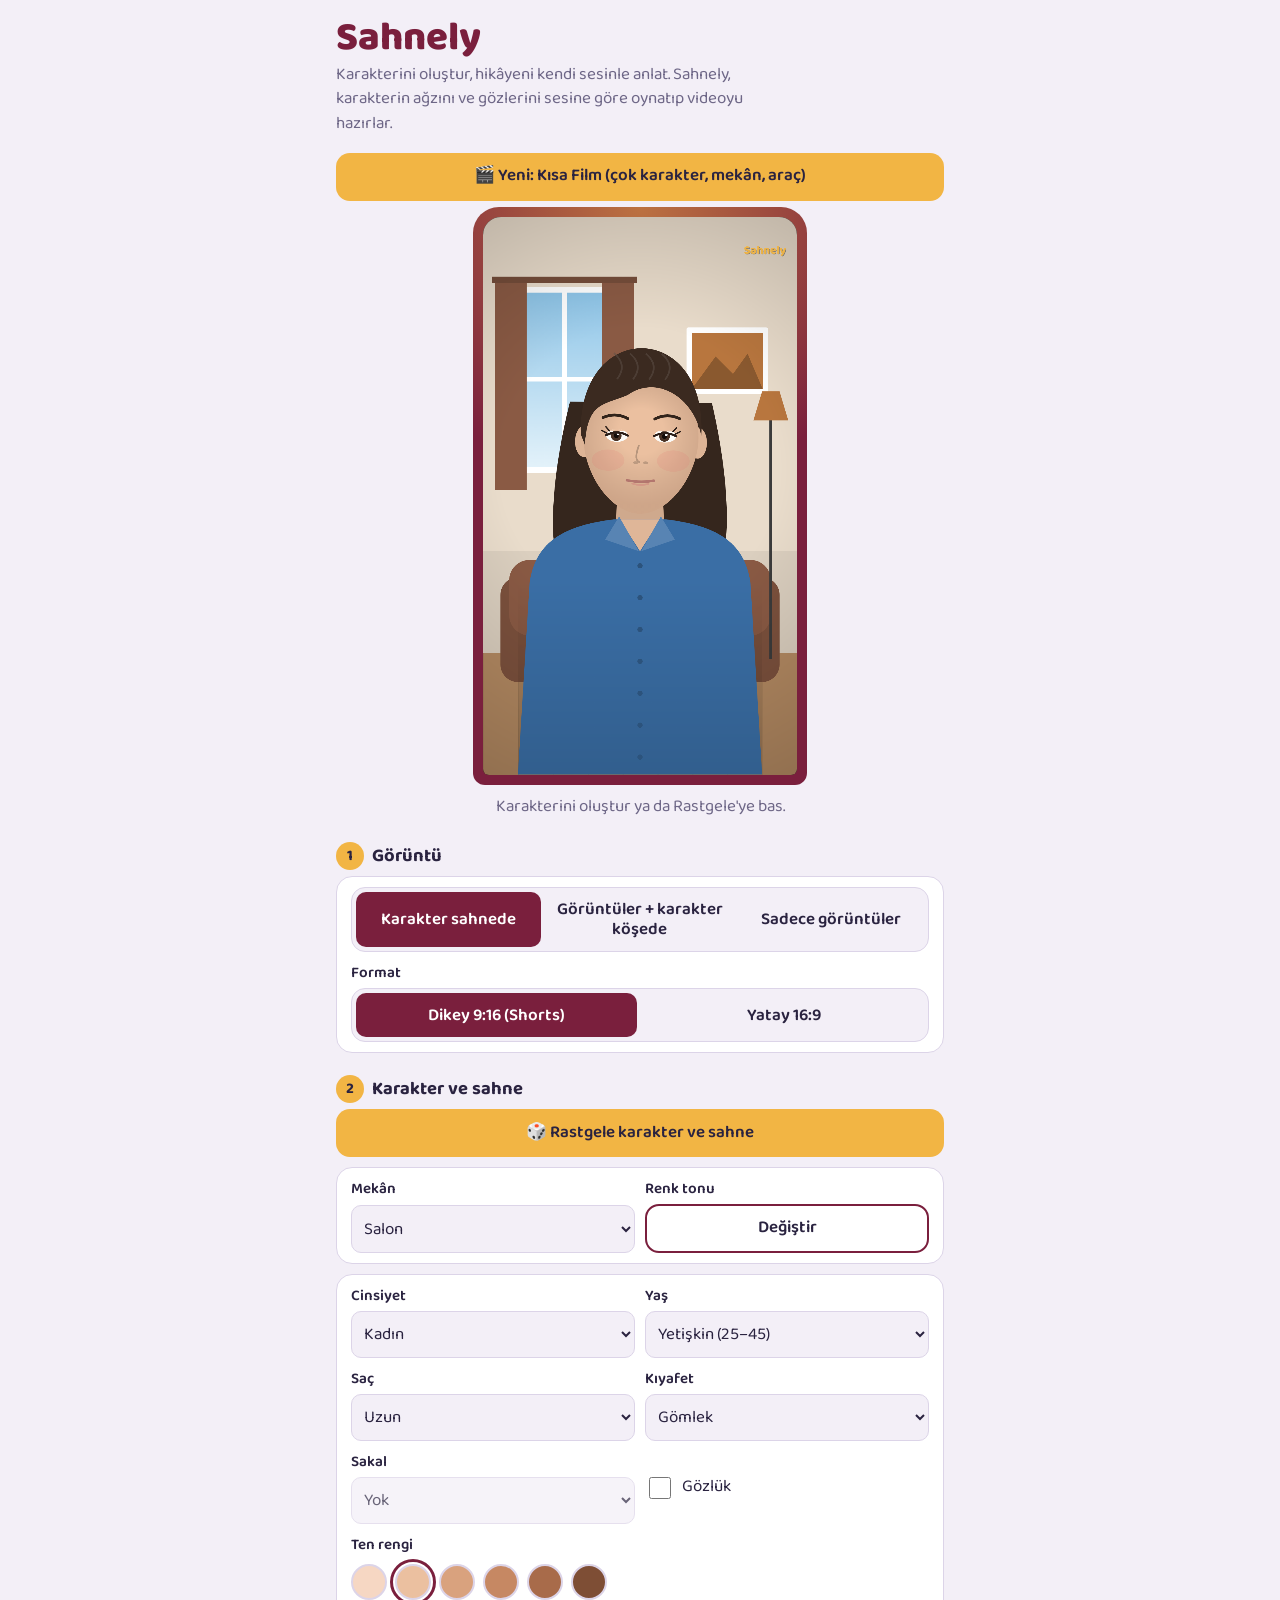
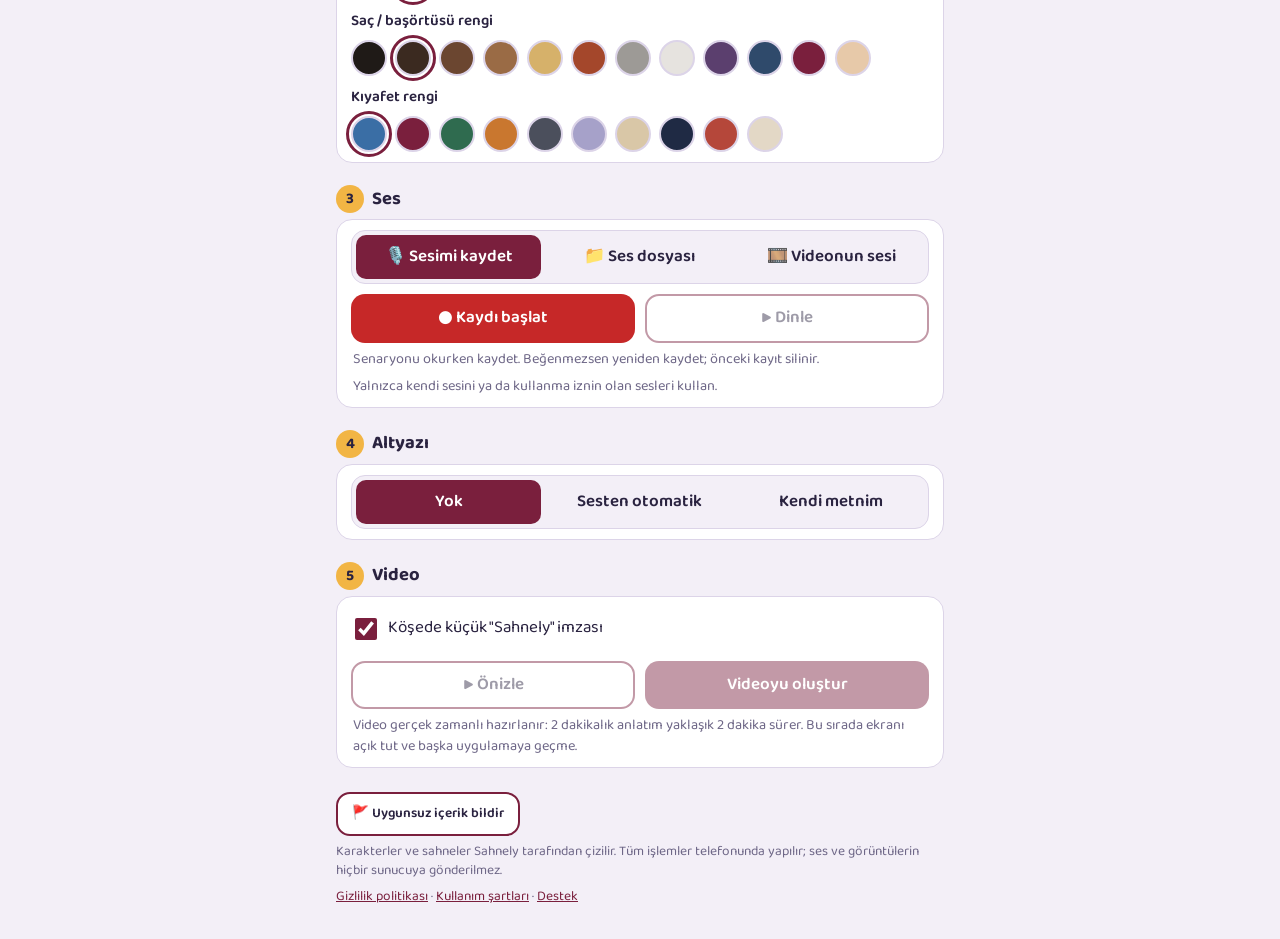
==== commit 8b45599c: "Add files via upload" ====
--- a/index.html
+++ b/index.html
@@ -73,6 +73,7 @@
 <header>
   <h1>Sahnely</h1>
   <p>Karakterini oluştur, hikâyeni kendi sesinle anlat. Sahnely, karakterin ağzını ve gözlerini sesine göre oynatıp videoyu hazırlar.</p>
+  <a class="btn amber" href="film.html" style="width:100%;margin-bottom:6px">🎬 Yeni: Kısa Film (çok karakter, mekân, araç)</a>
 </header>
 <main>
   <div class="stage"><canvas id="cv" width="1080" height="1920" aria-label="Video önizlemesi"></canvas></div>
